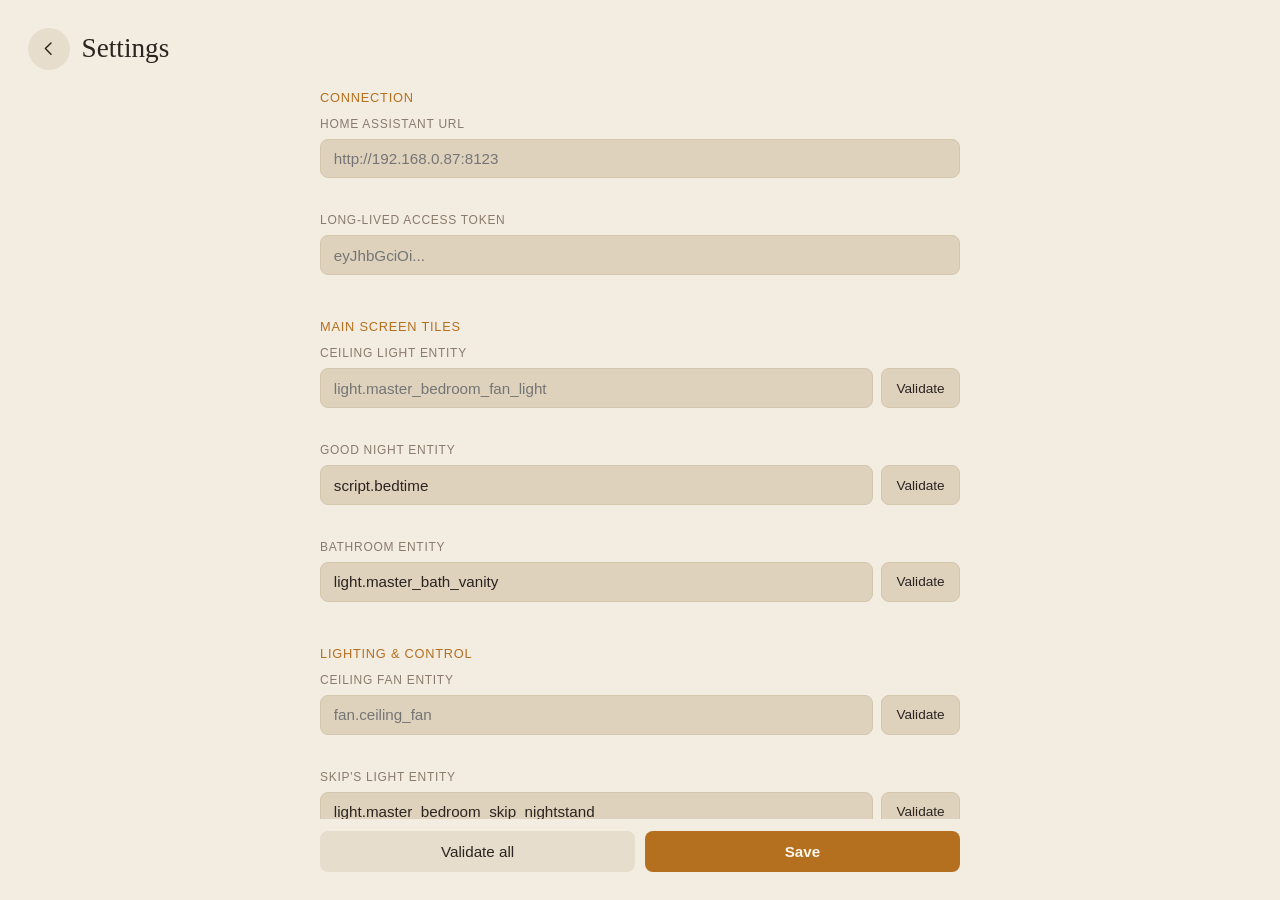
==== app/alarms.html @ af321fbc "Build and deploy the real kiosk alarm clock app Turns the 3 static mockups into a live app wired to " ====
<!doctype html>
<html lang="en">
<head>
<meta charset="utf-8">
<meta name="viewport" content="width=device-width, initial-scale=1, maximum-scale=1, user-scalable=no">
<title>Kiosk Alarm Clock — Alarms</title>
<link rel="stylesheet" href="css/tokens.css">
<style>
  .stage {
    display: flex;
    flex-direction: column;
    width: 100%;
    height: 100vh;
    padding: clamp(1rem, 2.5vw, 1.75rem);
  }

  .app-bar {
    display: flex;
    align-items: center;
    gap: 0.75rem;
    padding-bottom: clamp(0.75rem, 2vw, 1.25rem);
  }

  .icon-btn {
    display: inline-flex;
    align-items: center;
    justify-content: center;
    width: 2.6rem;
    height: 2.6rem;
    border-radius: 999px;
    border: none;
    background: var(--panel);
    cursor: pointer;
    flex: none;
  }

  .icon-btn svg { width: 1.2rem; height: 1.2rem; }

  .app-bar h1 {
    flex: 1;
    margin: 0;
    font-family: Georgia, "Noto Serif", "Times New Roman", serif;
    font-size: clamp(1.3rem, 2.4vw, 1.7rem);
    font-weight: 400;
  }

  .add-btn { color: var(--accent); }

  .alarm-list {
    flex: 1;
    display: flex;
    flex-direction: column;
    gap: 0.6rem;
    max-width: 44rem;
    width: 100%;
    margin: 0 auto;
    overflow-y: auto;
    padding-bottom: 1rem;
  }

  .alarm-row {
    display: grid;
    grid-template-columns: auto auto 1fr auto;
    align-items: center;
    gap: clamp(0.75rem, 2vw, 1.5rem);
    padding: 1rem 1.1rem;
    border-radius: 0.75rem;
    background: var(--panel);
    border: none;
    text-align: left;
    cursor: pointer;
    box-shadow: 0 1px 0 var(--shadow) inset, 0 2px 8px var(--shadow);
  }

  .alarm-row[data-enabled="false"] .time,
  .alarm-row[data-enabled="false"] .label {
    color: var(--muted);
  }

  .alarm-row[data-enabled="false"] .day-chip.is-active {
    background: var(--panel-3);
    color: var(--muted);
  }

  .switch {
    position: relative;
    width: 2.6rem;
    height: 1.5rem;
    border-radius: 999px;
    border: none;
    background: var(--panel-3);
    cursor: pointer;
    flex: none;
  }

  .switch::after {
    content: "";
    position: absolute;
    top: 0.18rem;
    left: 0.18rem;
    width: 1.14rem;
    height: 1.14rem;
    border-radius: 999px;
    background: var(--muted);
    transition: transform 140ms ease, background 140ms ease;
  }

  .switch[aria-checked="true"] { background: color-mix(in srgb, var(--accent) 35%, var(--panel-3)); }
  .switch[aria-checked="true"]::after {
    transform: translateX(1.1rem);
    background: var(--accent);
  }

  @media (prefers-reduced-motion: reduce) {
    .switch::after { transition: none; }
  }

  .time-label {
    display: flex;
    flex-direction: column;
    gap: 0.15rem;
    min-width: 6.5rem;
  }

  .time {
    font-family: Georgia, "Noto Serif", "Times New Roman", serif;
    font-size: clamp(1.4rem, 2.6vw, 1.85rem);
    font-variant-numeric: tabular-nums;
    line-height: 1;
  }

  .label {
    font-size: clamp(0.75rem, 1.3vw, 0.88rem);
    color: var(--muted);
    letter-spacing: 0.03em;
  }

  .day-chips {
    display: flex;
    gap: 0.3rem;
  }

  .day-chip {
    display: inline-flex;
    align-items: center;
    justify-content: center;
    width: clamp(1.5rem, 2.4vw, 1.75rem);
    height: clamp(1.5rem, 2.4vw, 1.75rem);
    border-radius: 999px;
    font-size: clamp(0.65rem, 1.1vw, 0.75rem);
    color: var(--muted);
    background: transparent;
    border: none;
  }

  .day-chip.is-active {
    background: color-mix(in srgb, var(--accent) 24%, transparent);
    color: var(--accent);
  }

  .chevron { color: var(--muted); flex: none; }
  .chevron svg { width: 1rem; height: 1rem; }

  .add-row {
    display: flex;
    align-items: center;
    justify-content: center;
    gap: 0.5rem;
    padding: 0.9rem;
    border-radius: 0.75rem;
    border: 1.5px dashed var(--panel-3);
    background: transparent;
    color: var(--muted);
    cursor: pointer;
  }

  .add-row svg { width: 1rem; height: 1rem; }

  .icon-btn:focus-visible,
  .switch:focus-visible,
  .alarm-row:focus-visible,
  .add-row:focus-visible,
  .day-chip:focus-visible,
  .ampm-btn:focus-visible,
  .btn:focus-visible,
  .time-segment:focus-visible,
  .sound-trigger:focus-visible,
  .sound-option:focus-visible,
  .sound-preview:focus-visible {
    outline: 2px solid var(--accent);
    outline-offset: 2px;
  }

  .sound-trigger {
    display: flex;
    align-items: center;
    gap: 0.6rem;
    width: 100%;
    padding: 0.65rem 0.8rem;
    border-radius: 0.5rem;
    border: 1px solid var(--panel-3);
    background: var(--panel-2);
    color: var(--ink);
    cursor: pointer;
    text-align: left;
  }

  .sound-trigger svg { width: 1rem; height: 1rem; flex: none; color: var(--accent); }
  .sound-trigger-name { flex: 1; font-size: 0.95rem; }
  .sound-trigger-chevron { color: var(--muted) !important; transition: transform 140ms ease; }
  .sound-trigger[aria-expanded="true"] .sound-trigger-chevron { transform: rotate(180deg); }

  @media (prefers-reduced-motion: reduce) {
    .sound-trigger-chevron { transition: none; }
  }

  .sound-list {
    margin-top: 0.4rem;
    border-radius: 0.5rem;
    background: var(--panel-2);
    overflow: hidden;
  }

  .sound-list[hidden] { display: none; }

  .sound-option {
    display: flex;
    align-items: center;
    gap: 0.6rem;
    padding: 0.6rem 0.8rem;
    cursor: pointer;
    border: none;
    background: transparent;
    width: 100%;
    text-align: left;
    color: var(--ink);
  }

  .sound-option:hover { background: var(--panel-3); }
  .sound-option.is-selected { color: var(--accent); }
  .sound-option .sound-type-icon { width: 0.95rem; height: 0.95rem; flex: none; color: var(--muted); }
  .sound-option.is-selected .sound-type-icon { color: var(--accent); }
  .sound-option-name { flex: 1; font-size: 0.88rem; }

  .sound-preview {
    display: inline-flex;
    align-items: center;
    justify-content: center;
    width: 1.8rem;
    height: 1.8rem;
    border-radius: 999px;
    border: none;
    background: var(--panel-3);
    color: var(--accent);
    flex: none;
    cursor: pointer;
  }

  .sound-preview svg { width: 0.8rem; height: 0.8rem; }

  .backdrop {
    position: fixed;
    inset: 0;
    background: color-mix(in srgb, var(--hinge) 55%, transparent);
    display: flex;
    align-items: center;
    justify-content: center;
    opacity: 0;
    pointer-events: none;
    transition: opacity 160ms ease;
    z-index: 10;
  }

  .backdrop.is-open {
    opacity: 1;
    pointer-events: auto;
  }

  .dialog {
    width: min(26rem, 92vw);
    max-height: 92vh;
    overflow-y: auto;
    background: var(--panel);
    border-radius: 1rem;
    padding: clamp(1.1rem, 2vw, 1.6rem);
    box-shadow: 0 20px 50px var(--shadow);
    transform: scale(0.94) translateY(10px);
    opacity: 0;
    transition: transform 160ms ease, opacity 160ms ease;
  }

  .backdrop.is-open .dialog {
    transform: scale(1) translateY(0);
    opacity: 1;
  }

  @media (prefers-reduced-motion: reduce) {
    .backdrop, .dialog { transition: none; }
  }

  .picker-header {
    display: flex;
    align-items: center;
    justify-content: center;
    gap: 0.5rem;
    margin-bottom: clamp(1rem, 2.4vw, 1.5rem);
  }

  .time-segment {
    border: none;
    background: transparent;
    font-family: Georgia, "Noto Serif", "Times New Roman", serif;
    font-size: clamp(2.4rem, 6vw, 3.1rem);
    font-variant-numeric: tabular-nums;
    line-height: 1;
    color: var(--muted);
    padding: 0.1rem 0.4rem;
    border-radius: 0.5rem;
    cursor: pointer;
  }

  .time-segment.is-active {
    color: var(--accent-ink);
    background: var(--accent);
  }

  .time-colon {
    font-family: Georgia, "Noto Serif", "Times New Roman", serif;
    font-size: clamp(2.4rem, 6vw, 3.1rem);
    color: var(--muted);
  }

  .ampm-toggle {
    display: flex;
    flex-direction: column;
    gap: 0.3rem;
    margin-left: 0.5rem;
  }

  .ampm-btn {
    border: 1px solid var(--panel-3);
    background: transparent;
    color: var(--muted);
    font-size: 0.75rem;
    letter-spacing: 0.05em;
    padding: 0.3rem 0.6rem;
    border-radius: 0.4rem;
    cursor: pointer;
  }

  .ampm-btn.is-active {
    background: var(--accent);
    border-color: var(--accent);
    color: var(--accent-ink);
  }

  .dial-wrap {
    display: flex;
    justify-content: center;
    margin-bottom: clamp(1rem, 2.4vw, 1.5rem);
  }

  .dial {
    width: 15.5rem;
    height: 15.5rem;
    touch-action: none;
    user-select: none;
  }

  .dial-face { fill: var(--panel-2); }
  .dial-center { fill: var(--accent); }
  .dial-hand { stroke: var(--accent); stroke-width: 2; }
  .dial-hand-end { fill: var(--accent); opacity: 0.28; }

  .dial-number {
    font-family: -apple-system, "Segoe UI", Roboto, "Noto Sans", sans-serif;
    font-size: 0.95rem;
    font-variant-numeric: tabular-nums;
    text-anchor: middle;
    dominant-baseline: central;
    fill: var(--ink);
    pointer-events: none;
  }

  .dial-number-bg { fill: transparent; }
  .dial-number-bg.is-selected { fill: var(--accent); }
  .dial-number.is-selected { fill: var(--accent-ink); }

  .field { margin-bottom: clamp(0.9rem, 2vw, 1.25rem); }

  .field-label {
    display: block;
    font-size: 0.75rem;
    letter-spacing: 0.06em;
    text-transform: uppercase;
    color: var(--muted);
    margin-bottom: 0.5rem;
  }

  .day-row {
    display: flex;
    justify-content: space-between;
    gap: 0.3rem;
  }

  .day-row .day-chip {
    width: 2.2rem;
    height: 2.2rem;
    background: var(--panel-2);
    font-size: 0.8rem;
  }

  .day-row .day-chip.is-active {
    background: var(--accent);
    color: var(--accent-ink);
  }

  .label-input {
    width: 100%;
    padding: 0.65rem 0.8rem;
    border-radius: 0.5rem;
    border: 1px solid var(--panel-3);
    background: var(--panel-2);
    color: var(--ink);
    font-size: 0.95rem;
  }

  .sheet-actions {
    display: flex;
    justify-content: flex-end;
    align-items: center;
    gap: 0.6rem;
    margin-top: 0.5rem;
  }

  .sheet-actions-spacer { flex: 1; }

  .btn {
    padding: 0.6rem 1.1rem;
    border-radius: 0.5rem;
    border: none;
    cursor: pointer;
    font-size: 0.9rem;
  }

  .btn--ghost { background: transparent; color: var(--muted); }
  .btn--danger { background: transparent; color: #e0685a; }
  .btn--primary { background: var(--accent); color: var(--accent-ink); font-weight: 600; }
</style>
</head>
<body>

<div class="stage">
  <div class="app-bar">
    <button class="icon-btn" type="button" id="backBtn" aria-label="Back to clock">
      <svg viewBox="0 0 24 24" fill="none" stroke="currentColor" stroke-width="1.8" stroke-linecap="round" stroke-linejoin="round"><path d="M15 19 8 12l7-7"></path></svg>
    </button>
    <h1>Alarms</h1>
    <button class="icon-btn add-btn" id="addAlarmBtn" type="button" aria-label="Add alarm">
      <svg viewBox="0 0 24 24" fill="none" stroke="currentColor" stroke-width="1.8" stroke-linecap="round"><path d="M12 5v14M5 12h14"></path></svg>
    </button>
  </div>

  <div class="alarm-list" id="alarmList">
    <button class="add-row" id="addAlarmRow" type="button">
      <svg viewBox="0 0 24 24" fill="none" stroke="currentColor" stroke-width="1.8" stroke-linecap="round"><path d="M12 5v14M5 12h14"></path></svg>
      <span>Add alarm</span>
    </button>
  </div>
</div>

<div class="backdrop" id="backdrop">
  <div class="dialog" role="dialog" aria-modal="true" aria-label="Edit alarm">
    <div class="picker-header">
      <button class="time-segment is-active" id="hourSegment" type="button">06</button>
      <span class="time-colon">:</span>
      <button class="time-segment" id="minuteSegment" type="button">30</button>
      <div class="ampm-toggle">
        <button class="ampm-btn" data-ampm="AM" type="button">AM</button>
        <button class="ampm-btn" data-ampm="PM" type="button">PM</button>
      </div>
    </div>

    <div class="dial-wrap">
      <svg class="dial" id="dial" viewBox="0 0 240 240"></svg>
    </div>

    <div class="field">
      <span class="field-label">Repeat</span>
      <div class="day-row" id="dayRow">
        <button class="day-chip" type="button" data-day="0">S</button>
        <button class="day-chip" type="button" data-day="1">M</button>
        <button class="day-chip" type="button" data-day="2">T</button>
        <button class="day-chip" type="button" data-day="3">W</button>
        <button class="day-chip" type="button" data-day="4">T</button>
        <button class="day-chip" type="button" data-day="5">F</button>
        <button class="day-chip" type="button" data-day="6">S</button>
      </div>
    </div>

    <div class="field">
      <span class="field-label">Sound</span>
      <button class="sound-trigger" id="soundTrigger" type="button" aria-haspopup="listbox" aria-expanded="false">
        <span id="soundTriggerIcon"></span>
        <span class="sound-trigger-name" id="soundTriggerName">Chimes</span>
        <svg class="sound-trigger-chevron" viewBox="0 0 24 24" fill="none" stroke="currentColor" stroke-width="1.8" stroke-linecap="round" stroke-linejoin="round"><path d="m6 9 6 6 6-6"></path></svg>
      </button>
      <div class="sound-list" id="soundList" role="listbox" hidden></div>
    </div>

    <div class="field">
      <label class="field-label" for="labelInput">Label</label>
      <input class="label-input" id="labelInput" type="text" value="Weekday" />
    </div>

    <div class="sheet-actions">
      <button class="btn btn--danger" id="deleteBtn" type="button" hidden>Delete</button>
      <span class="sheet-actions-spacer"></span>
      <button class="btn btn--ghost" id="cancelBtn" type="button">Cancel</button>
      <button class="btn btn--primary" id="saveBtn" type="button">Save</button>
    </div>
  </div>
</div>

<script src="js/config-store.js"></script>
<script src="js/ha-client.js"></script>
<script src="js/alarms.js"></script>
</body>
</html>
---- app/css/tokens.css ----
/* Shared split-flap / warm-amber token system. Every screen loads this
   before its own <style> block. See README.md "Mockups" section — new
   screens should reuse these tokens rather than inventing a new look. */

:root {
  --ground: #14110e;
  --panel: #211b16;
  --panel-2: #2a221c;
  --panel-3: #332a22;
  --ink: #f4e9d8;
  --muted: #93857a;
  --accent: #f2a93b;
  --accent-ink: #1a1209;
  --hinge: #0b0908;
  --shadow: rgba(0, 0, 0, 0.55);
}

@media (prefers-color-scheme: light) {
  :root:not([data-theme="dark"]) {
    --ground: #f3ece1;
    --panel: #e7ddcc;
    --panel-2: #ded2bd;
    --panel-3: #d4c6ac;
    --ink: #2b2420;
    --muted: #8a7b6c;
    --accent: #b5701f;
    --accent-ink: #fdf6ea;
    --hinge: #c9baa4;
    --shadow: rgba(60, 45, 25, 0.18);
  }
}

:root[data-theme="light"] {
  --ground: #f3ece1;
  --panel: #e7ddcc;
  --panel-2: #ded2bd;
  --panel-3: #d4c6ac;
  --ink: #2b2420;
  --muted: #8a7b6c;
  --accent: #b5701f;
  --accent-ink: #fdf6ea;
  --hinge: #c9baa4;
  --shadow: rgba(60, 45, 25, 0.18);
}

:root[data-theme="dark"] {
  --ground: #14110e;
  --panel: #211b16;
  --panel-2: #2a221c;
  --panel-3: #332a22;
  --ink: #f4e9d8;
  --muted: #93857a;
  --accent: #f2a93b;
  --accent-ink: #1a1209;
  --hinge: #0b0908;
  --shadow: rgba(0, 0, 0, 0.55);
}

* { box-sizing: border-box; }

body {
  margin: 0;
  min-height: 100vh;
  background: var(--ground);
  color: var(--ink);
  font-family: -apple-system, "Segoe UI", Roboto, "Noto Sans", sans-serif;
  overflow: hidden;
}

button { font: inherit; color: inherit; }
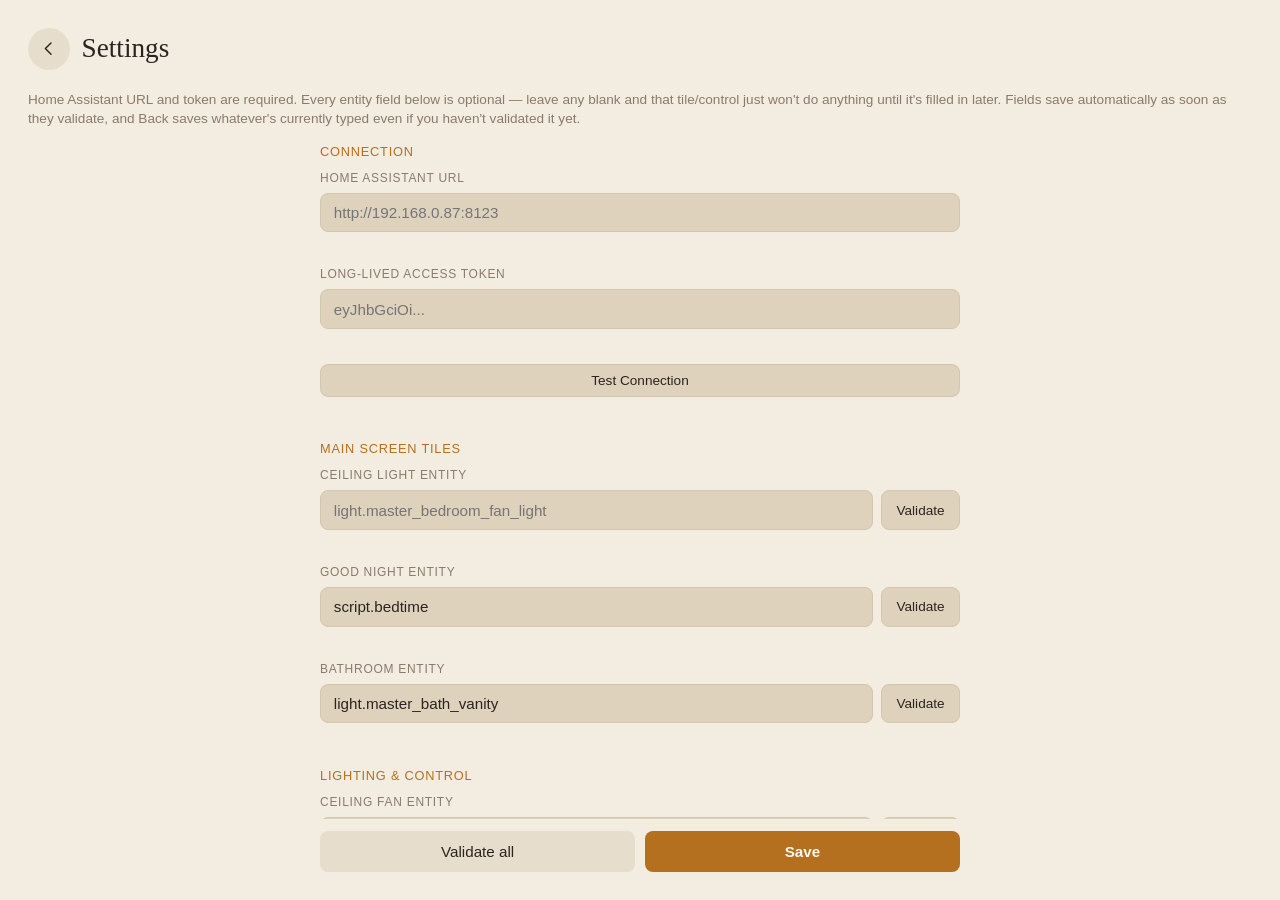
==== commit 83930f07: "Switch alarm CRUD to HA's WebSocket API, fix pill/navigation bugs The REST Config API this was built" ====
--- a/app/alarms.html
+++ b/app/alarms.html
@@ -186,7 +186,8 @@
   .time-segment:focus-visible,
   .sound-trigger:focus-visible,
   .sound-option:focus-visible,
-  .sound-preview:focus-visible {
+  .sound-preview:focus-visible,
+  .test-time-btn:focus-visible {
     outline: 2px solid var(--accent);
     outline-offset: 2px;
   }
@@ -360,6 +361,19 @@
     margin-bottom: clamp(1rem, 2.4vw, 1.5rem);
   }
 
+  .test-time-btn {
+    display: block;
+    width: 100%;
+    padding: 0.5rem;
+    margin: -0.5rem 0 clamp(1rem, 2.4vw, 1.5rem);
+    border: 1px dashed var(--panel-3);
+    border-radius: 0.5rem;
+    background: transparent;
+    color: var(--muted);
+    font-size: 0.8rem;
+    cursor: pointer;
+  }
+
   .dial {
     width: 15.5rem;
     height: 15.5rem;
@@ -434,6 +448,15 @@
   }
 
   .sheet-actions-spacer { flex: 1; }
+
+  .sheet-status {
+    font-size: 0.82rem;
+    color: #e0685a;
+    margin: 0.6rem 0 0;
+    line-height: 1.4;
+  }
+
+  .sheet-status:empty { display: none; }
 
   .btn {
     padding: 0.6rem 1.1rem;
@@ -460,6 +483,8 @@
       <svg viewBox="0 0 24 24" fill="none" stroke="currentColor" stroke-width="1.8" stroke-linecap="round"><path d="M12 5v14M5 12h14"></path></svg>
     </button>
   </div>
+
+  <p class="sheet-status" id="listStatus" style="max-width: 44rem; width: 100%; margin: 0 auto 0.5rem;"></p>
 
   <div class="alarm-list" id="alarmList">
     <button class="add-row" id="addAlarmRow" type="button">
@@ -484,6 +509,8 @@
     <div class="dial-wrap">
       <svg class="dial" id="dial" viewBox="0 0 240 240"></svg>
     </div>
+
+    <button class="test-time-btn" id="testTimeBtn" type="button">Set to 1 min from now (testing)</button>
 
     <div class="field">
       <span class="field-label">Repeat</span>
@@ -513,6 +540,8 @@
       <input class="label-input" id="labelInput" type="text" value="Weekday" />
     </div>
 
+    <p class="sheet-status" id="sheetStatus"></p>
+
     <div class="sheet-actions">
       <button class="btn btn--danger" id="deleteBtn" type="button" hidden>Delete</button>
       <span class="sheet-actions-spacer"></span>
@@ -524,6 +553,7 @@
 
 <script src="js/config-store.js"></script>
 <script src="js/ha-client.js"></script>
+<script src="js/ha-ws-client.js"></script>
 <script src="js/alarms.js"></script>
 </body>
 </html>
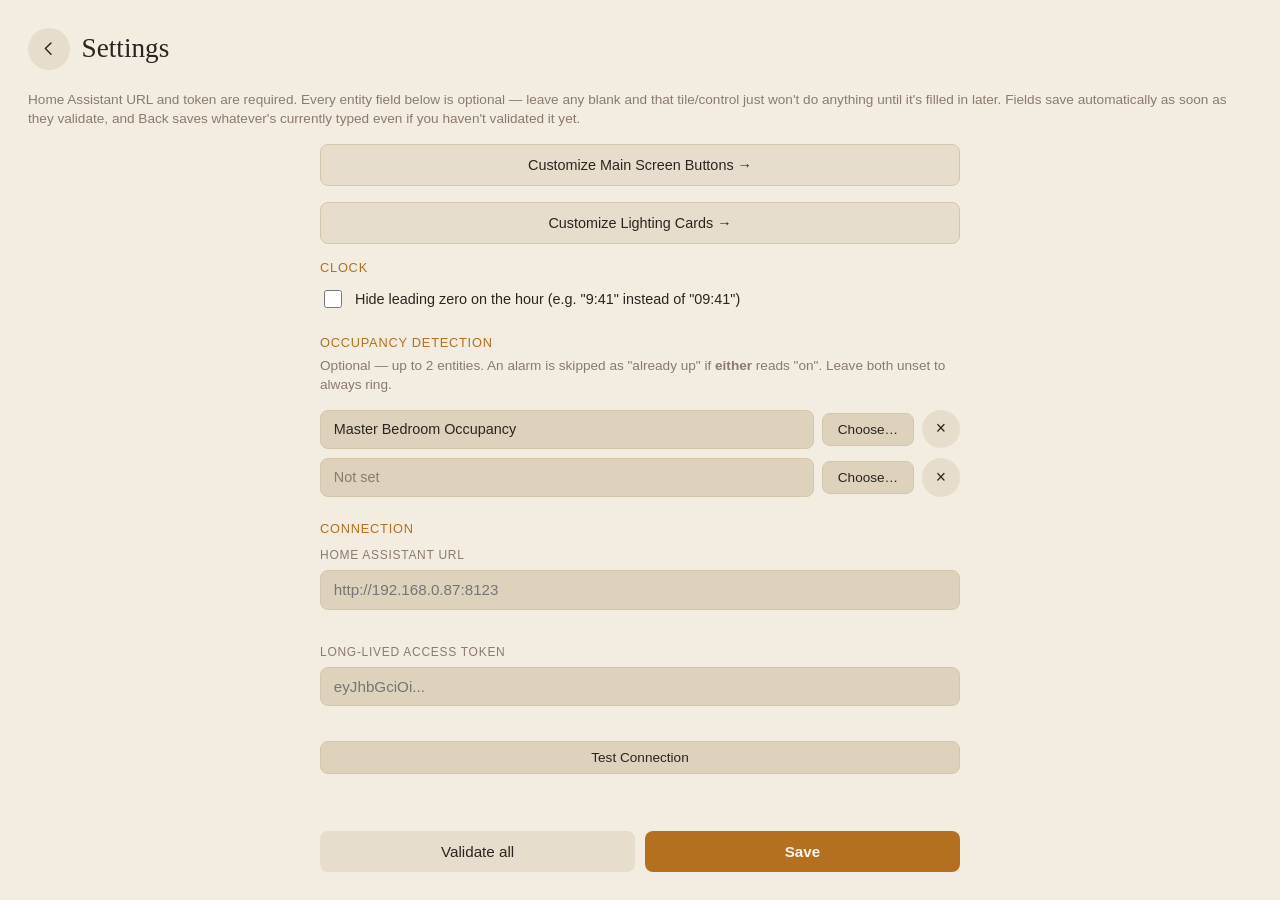
==== commit f605125a: "Bigger flip-clock digits, hide-leading-zero option, per-alarm occupancy override - Main clock: large" ====
--- a/app/alarms.html
+++ b/app/alarms.html
@@ -278,8 +278,8 @@
   }
 
   .dialog {
-    width: min(26rem, 92vw);
-    max-height: 92vh;
+    width: min(46rem, 94vw);
+    max-height: 94vh;
     overflow-y: auto;
     background: var(--panel);
     border-radius: 1rem;
@@ -290,6 +290,23 @@
     transition: transform 160ms ease, opacity 160ms ease;
   }
 
+  /* Two columns side by side so the whole editor fits on a 10" kiosk
+     screen without scrolling — the dial is the tallest element by far,
+     so pairing it with the (much shorter) form fields rather than
+     stacking everything is what actually buys back the vertical space. */
+  .dialog-columns {
+    display: grid;
+    grid-template-columns: auto minmax(0, 1fr);
+    gap: clamp(1.25rem, 3vw, 2.25rem);
+    align-items: start;
+  }
+
+  .dialog-col--picker {
+    display: flex;
+    flex-direction: column;
+    align-items: center;
+  }
+
   .backdrop.is-open .dialog {
     transform: scale(1) translateY(0);
     opacity: 1;
@@ -381,7 +398,10 @@
     user-select: none;
   }
 
-  .dial-face { fill: var(--panel-2); }
+  /* Fixed ivory face + dark ink, not tied to --panel-2/--ink — this dial
+     is meant to read like a physical clock face regardless of the app's
+     light/dark theme, so its numbers need to stay dark against it. */
+  .dial-face { fill: #f6ecdc; }
   .dial-center { fill: var(--accent); }
   .dial-hand { stroke: var(--accent); stroke-width: 2; }
   .dial-hand-end { fill: var(--accent); opacity: 0.28; }
@@ -392,7 +412,7 @@
     font-variant-numeric: tabular-nums;
     text-anchor: middle;
     dominant-baseline: central;
-    fill: var(--ink);
+    fill: #372c22;
     pointer-events: none;
   }
 
@@ -496,48 +516,61 @@
 
 <div class="backdrop" id="backdrop">
   <div class="dialog" role="dialog" aria-modal="true" aria-label="Edit alarm">
-    <div class="picker-header">
-      <button class="time-segment is-active" id="hourSegment" type="button">06</button>
-      <span class="time-colon">:</span>
-      <button class="time-segment" id="minuteSegment" type="button">30</button>
-      <div class="ampm-toggle">
-        <button class="ampm-btn" data-ampm="AM" type="button">AM</button>
-        <button class="ampm-btn" data-ampm="PM" type="button">PM</button>
+    <div class="dialog-columns">
+      <div class="dialog-col dialog-col--picker">
+        <div class="picker-header">
+          <button class="time-segment is-active" id="hourSegment" type="button">06</button>
+          <span class="time-colon">:</span>
+          <button class="time-segment" id="minuteSegment" type="button">30</button>
+          <div class="ampm-toggle">
+            <button class="ampm-btn" data-ampm="AM" type="button">AM</button>
+            <button class="ampm-btn" data-ampm="PM" type="button">PM</button>
+          </div>
+        </div>
+
+        <div class="dial-wrap">
+          <svg class="dial" id="dial" viewBox="0 0 240 240"></svg>
+        </div>
+
+        <button class="test-time-btn" id="testTimeBtn" type="button">Set to 1 min from now (testing)</button>
       </div>
-    </div>
-
-    <div class="dial-wrap">
-      <svg class="dial" id="dial" viewBox="0 0 240 240"></svg>
-    </div>
-
-    <button class="test-time-btn" id="testTimeBtn" type="button">Set to 1 min from now (testing)</button>
-
-    <div class="field">
-      <span class="field-label">Repeat</span>
-      <div class="day-row" id="dayRow">
-        <button class="day-chip" type="button" data-day="0">S</button>
-        <button class="day-chip" type="button" data-day="1">M</button>
-        <button class="day-chip" type="button" data-day="2">T</button>
-        <button class="day-chip" type="button" data-day="3">W</button>
-        <button class="day-chip" type="button" data-day="4">T</button>
-        <button class="day-chip" type="button" data-day="5">F</button>
-        <button class="day-chip" type="button" data-day="6">S</button>
+
+      <div class="dialog-col">
+        <div class="field">
+          <span class="field-label">Repeat</span>
+          <div class="day-row" id="dayRow">
+            <button class="day-chip" type="button" data-day="0">S</button>
+            <button class="day-chip" type="button" data-day="1">M</button>
+            <button class="day-chip" type="button" data-day="2">T</button>
+            <button class="day-chip" type="button" data-day="3">W</button>
+            <button class="day-chip" type="button" data-day="4">T</button>
+            <button class="day-chip" type="button" data-day="5">F</button>
+            <button class="day-chip" type="button" data-day="6">S</button>
+          </div>
+        </div>
+
+        <div class="field">
+          <span class="field-label">Sound</span>
+          <button class="sound-trigger" id="soundTrigger" type="button" aria-haspopup="listbox" aria-expanded="false">
+            <span id="soundTriggerIcon"></span>
+            <span class="sound-trigger-name" id="soundTriggerName">Chimes</span>
+            <svg class="sound-trigger-chevron" viewBox="0 0 24 24" fill="none" stroke="currentColor" stroke-width="1.8" stroke-linecap="round" stroke-linejoin="round"><path d="m6 9 6 6 6-6"></path></svg>
+          </button>
+          <div class="sound-list" id="soundList" role="listbox" hidden></div>
+        </div>
+
+        <div class="field">
+          <label class="field-label" for="labelInput">Label</label>
+          <input class="label-input" id="labelInput" type="text" value="Weekday" />
+        </div>
+
+        <div class="field">
+          <label style="display: flex; align-items: center; gap: 0.6rem; cursor: pointer;">
+            <input type="checkbox" id="ignoreOccupancyCheckbox" style="width: 1.15rem; height: 1.15rem; flex: none;">
+            <span style="font-size: 0.9rem;">Always ring (ignore occupancy check)</span>
+          </label>
+        </div>
       </div>
-    </div>
-
-    <div class="field">
-      <span class="field-label">Sound</span>
-      <button class="sound-trigger" id="soundTrigger" type="button" aria-haspopup="listbox" aria-expanded="false">
-        <span id="soundTriggerIcon"></span>
-        <span class="sound-trigger-name" id="soundTriggerName">Chimes</span>
-        <svg class="sound-trigger-chevron" viewBox="0 0 24 24" fill="none" stroke="currentColor" stroke-width="1.8" stroke-linecap="round" stroke-linejoin="round"><path d="m6 9 6 6 6-6"></path></svg>
-      </button>
-      <div class="sound-list" id="soundList" role="listbox" hidden></div>
-    </div>
-
-    <div class="field">
-      <label class="field-label" for="labelInput">Label</label>
-      <input class="label-input" id="labelInput" type="text" value="Weekday" />
     </div>
 
     <p class="sheet-status" id="sheetStatus"></p>
--- a/app/css/tokens.css
+++ b/app/css/tokens.css
@@ -3,6 +3,17 @@
    screens should reuse these tokens rather than inventing a new look. */
 
 :root {
+  /* Without this, Android WebView's "Force Dark" heuristic sees a page
+     with no color-scheme opt-in and starts algorithmically relighting
+     colors it guesses are "dark text on white" — even ones the app
+     fully controls itself (see .dial-face/.dial-number in alarms.html:
+     a saturated test color like red passed through untouched, but a
+     neutral dark brown got auto-lightened to gray on Fully Kiosk,
+     2026-08-16). Declaring both schemes here tells the engine this page
+     already handles its own theming and to leave rendered colors alone.
+  */
+  color-scheme: light dark;
+
   --ground: #14110e;
   --panel: #211b16;
   --panel-2: #2a221c;
@@ -58,6 +69,8 @@
 
 * { box-sizing: border-box; }
 
+html { overscroll-behavior-y: none; }
+
 body {
   margin: 0;
   min-height: 100vh;
@@ -65,6 +78,7 @@
   color: var(--ink);
   font-family: -apple-system, "Segoe UI", Roboto, "Noto Sans", sans-serif;
   overflow: hidden;
+  overscroll-behavior-y: none;
 }
 
 button { font: inherit; color: inherit; }
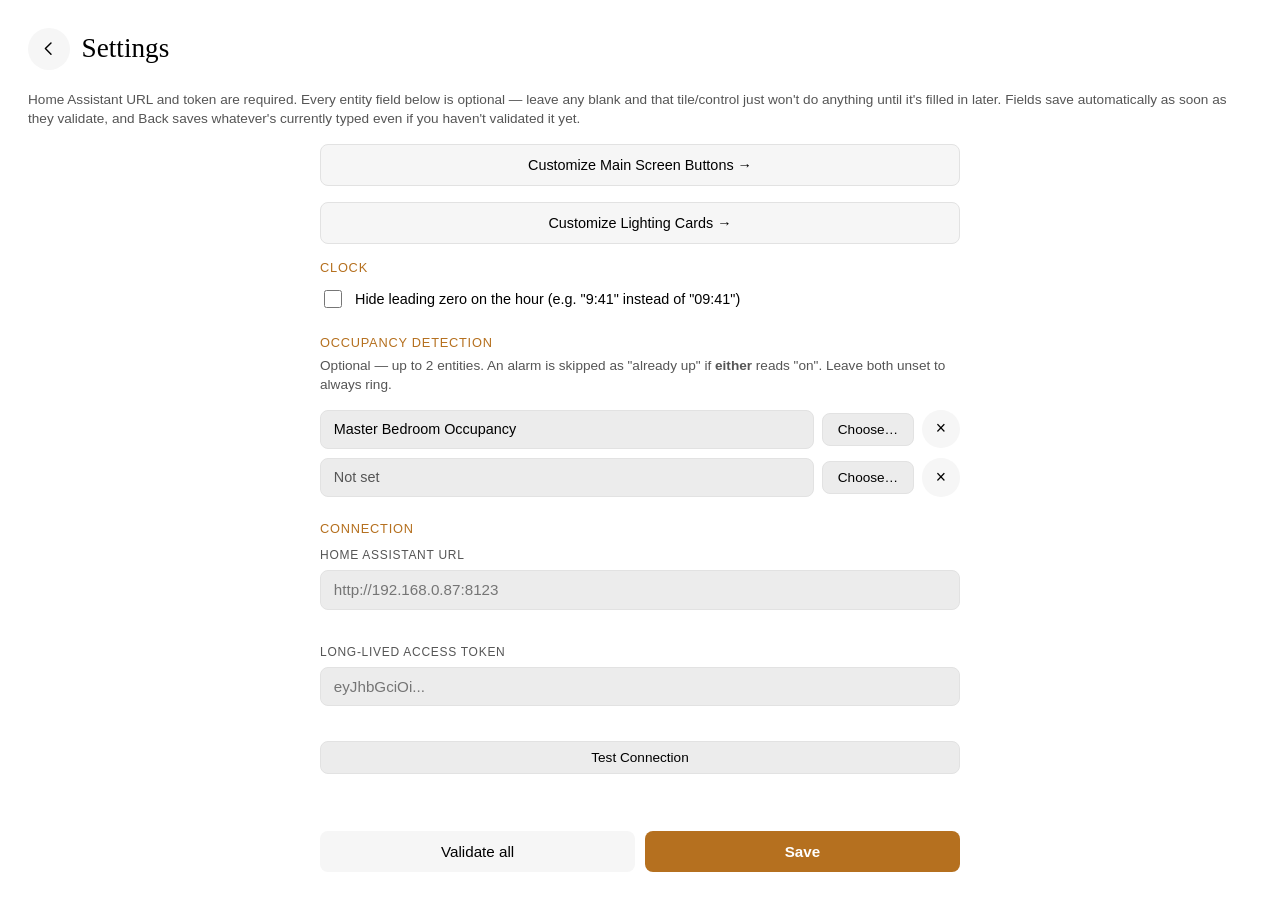
==== commit d0cbddb7: "Skip Tonight: rolling 23:59 window, inverted-icon indicator, per-alarm override Skip Tonight now arm" ====
--- a/app/alarms.html
+++ b/app/alarms.html
@@ -570,6 +570,13 @@
             <span style="font-size: 0.9rem;">Always ring (ignore occupancy check)</span>
           </label>
         </div>
+
+        <div class="field">
+          <label style="display: flex; align-items: center; gap: 0.6rem; cursor: pointer;">
+            <input type="checkbox" id="ringWhenSkippedCheckbox" style="width: 1.15rem; height: 1.15rem; flex: none;">
+            <span style="font-size: 0.9rem;">Always ring (ignore skip)</span>
+          </label>
+        </div>
       </div>
     </div>
 
--- a/app/css/tokens.css
+++ b/app/css/tokens.css
@@ -14,56 +14,63 @@
   */
   color-scheme: light dark;
 
-  --ground: #14110e;
-  --panel: #211b16;
-  --panel-2: #2a221c;
-  --panel-3: #332a22;
-  --ink: #f4e9d8;
-  --muted: #93857a;
-  --accent: #f2a93b;
+  /* "Dark" doubles as the bedside night theme (see main.js's HA-driven
+     refreshTheme) — deliberately near-black with the flap cards barely
+     lifted off the background, and gray (not white) digits, so it reads
+     as dim rather than glowing at 2am. See README's day/night section
+     (2026-08-19) for the sunset/sunrise wiring. */
+  --ground: #0b0a08;
+  --panel: #110f0c;
+  --panel-2: #161310;
+  --panel-3: #1b1712;
+  --ink: #6e6a63;
+  --muted: #46433c;
+  --accent: #b5762a;
   --accent-ink: #1a1209;
-  --hinge: #0b0908;
+  --hinge: #050403;
   --shadow: rgba(0, 0, 0, 0.55);
 }
 
 @media (prefers-color-scheme: light) {
   :root:not([data-theme="dark"]) {
-    --ground: #f3ece1;
-    --panel: #e7ddcc;
-    --panel-2: #ded2bd;
-    --panel-3: #d4c6ac;
-    --ink: #2b2420;
-    --muted: #8a7b6c;
+    /* "Light" doubles as the daytime theme — plain black-on-white, the
+       opposite extreme from the dim night theme above. */
+    --ground: #ffffff;
+    --panel: #f6f6f6;
+    --panel-2: #ececec;
+    --panel-3: #e2e2e2;
+    --ink: #000000;
+    --muted: #555555;
     --accent: #b5701f;
-    --accent-ink: #fdf6ea;
-    --hinge: #c9baa4;
-    --shadow: rgba(60, 45, 25, 0.18);
+    --accent-ink: #ffffff;
+    --hinge: #d8d8d8;
+    --shadow: rgba(0, 0, 0, 0.12);
   }
 }
 
 :root[data-theme="light"] {
-  --ground: #f3ece1;
-  --panel: #e7ddcc;
-  --panel-2: #ded2bd;
-  --panel-3: #d4c6ac;
-  --ink: #2b2420;
-  --muted: #8a7b6c;
+  --ground: #ffffff;
+  --panel: #f6f6f6;
+  --panel-2: #ececec;
+  --panel-3: #e2e2e2;
+  --ink: #000000;
+  --muted: #555555;
   --accent: #b5701f;
-  --accent-ink: #fdf6ea;
-  --hinge: #c9baa4;
-  --shadow: rgba(60, 45, 25, 0.18);
+  --accent-ink: #ffffff;
+  --hinge: #d8d8d8;
+  --shadow: rgba(0, 0, 0, 0.12);
 }
 
 :root[data-theme="dark"] {
-  --ground: #14110e;
-  --panel: #211b16;
-  --panel-2: #2a221c;
-  --panel-3: #332a22;
-  --ink: #f4e9d8;
-  --muted: #93857a;
-  --accent: #f2a93b;
+  --ground: #0b0a08;
+  --panel: #110f0c;
+  --panel-2: #161310;
+  --panel-3: #1b1712;
+  --ink: #6e6a63;
+  --muted: #46433c;
+  --accent: #b5762a;
   --accent-ink: #1a1209;
-  --hinge: #0b0908;
+  --hinge: #050403;
   --shadow: rgba(0, 0, 0, 0.55);
 }
 
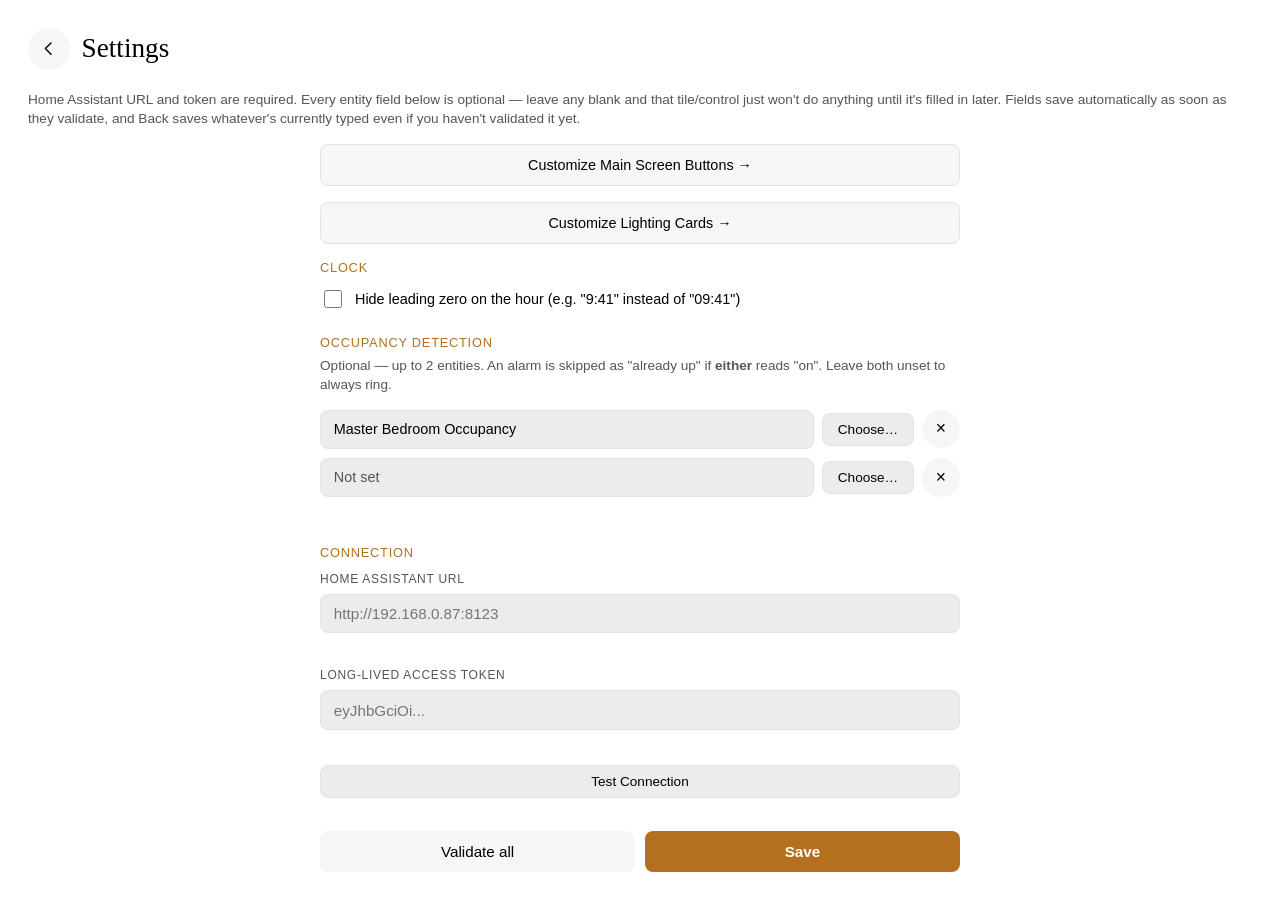
==== commit 51c3aa2e: "All screens follow the HA-driven day/night theme via shared js/theme.js Theme polling moved out of m" ====
--- a/app/alarms.html
+++ b/app/alarms.html
@@ -5,6 +5,7 @@
 <meta name="viewport" content="width=device-width, initial-scale=1, maximum-scale=1, user-scalable=no">
 <title>Kiosk Alarm Clock — Alarms</title>
 <link rel="stylesheet" href="css/tokens.css">
+<script src="js/theme.js"></script>
 <style>
   .stage {
     display: flex;
@@ -398,10 +399,15 @@
     user-select: none;
   }
 
-  /* Fixed ivory face + dark ink, not tied to --panel-2/--ink — this dial
-     is meant to read like a physical clock face regardless of the app's
-     light/dark theme, so its numbers need to stay dark against it. */
+  /* Ivory face + dark ink by day, so the dial reads like a physical
+     clock face. At night it follows the dim bedside palette instead
+     (2026-10-04): once theme.js made this screen honor night mode, a
+     bright ivory disc was the one thing glowing on an otherwise
+     near-black screen. Only an explicit data-theme="dark" switches it,
+     and theme.js always sets one once HA has answered. */
   .dial-face { fill: #f6ecdc; }
+  :root[data-theme="dark"] .dial-face { fill: var(--panel-3); }
+  :root[data-theme="dark"] .dial-number { fill: var(--ink); }
   .dial-center { fill: var(--accent); }
   .dial-hand { stroke: var(--accent); stroke-width: 2; }
   .dial-hand-end { fill: var(--accent); opacity: 0.28; }
--- a/app/css/tokens.css
+++ b/app/css/tokens.css
@@ -14,8 +14,8 @@
   */
   color-scheme: light dark;
 
-  /* "Dark" doubles as the bedside night theme (see main.js's HA-driven
-     refreshTheme) — deliberately near-black with the flap cards barely
+  /* "Dark" doubles as the bedside night theme (see js/theme.js, the
+     HA-driven poller every screen loads) — deliberately near-black with the flap cards barely
      lifted off the background, and gray (not white) digits, so it reads
      as dim rather than glowing at 2am. See README's day/night section
      (2026-08-19) for the sunset/sunrise wiring. */
@@ -74,6 +74,19 @@
   --shadow: rgba(0, 0, 0, 0.55);
 }
 
+/* Native form controls (checkboxes, selects, inputs, scrollbars) draw
+   from color-scheme, and the "light dark" on :root above lets them follow
+   the browser/OS preference instead of the HA-driven data-theme, e.g.
+   dark checkbox squares on the white day theme. Pin them per element,
+   leaving :root's own value alone so the Force Dark opt-out above still
+   holds. */
+:root[data-theme="light"] input,
+:root[data-theme="light"] select,
+:root[data-theme="light"] textarea { color-scheme: light; }
+:root[data-theme="dark"] input,
+:root[data-theme="dark"] select,
+:root[data-theme="dark"] textarea { color-scheme: dark; }
+
 * { box-sizing: border-box; }
 
 html { overscroll-behavior-y: none; }
